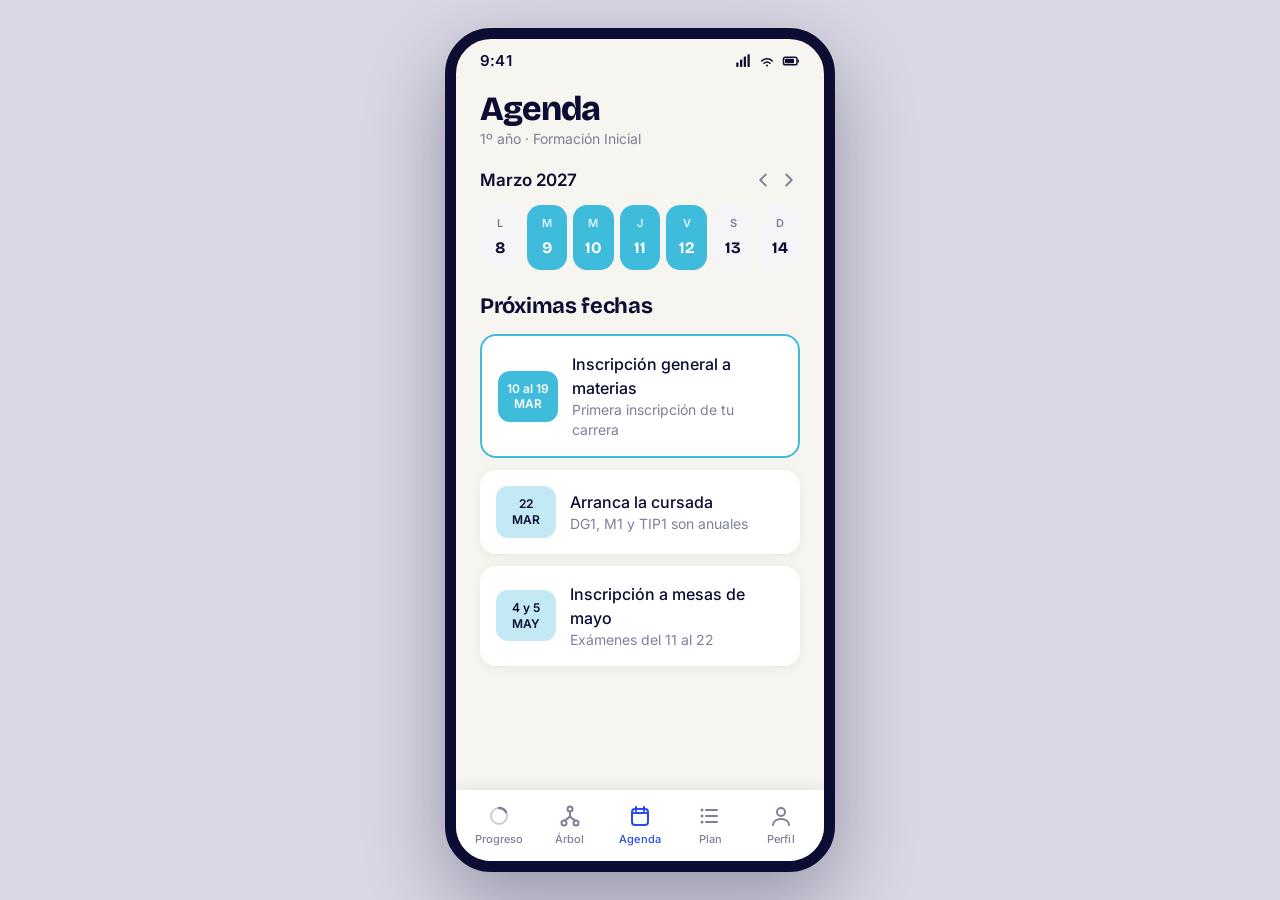
==== pages/agenda.html @ 4f0026eb "Mobile full-screen, checklist del título, posgrados seleccionables y festejo al recibirse - Media qu" ====
<!DOCTYPE html>
<html lang="es-AR">
<head>
  <meta charset="UTF-8">
  <meta name="viewport" content="width=device-width, initial-scale=1.0, viewport-fit=cover">
  <meta name="theme-color" content="#F7F5EF">
  <title>Agenda · UBA+</title>
  <meta name="description" content="Agenda académica 2026.">

  <link rel="preconnect" href="https://fonts.googleapis.com">
  <link rel="preconnect" href="https://fonts.gstatic.com" crossorigin>
  <link href="https://fonts.googleapis.com/css2?family=Bricolage+Grotesque:opsz,wght@12..96,600;12..96,700;12..96,800&family=Inter:wght@400;500;600&display=swap" rel="stylesheet">

  <link rel="stylesheet" href="../css/tokens.css?v=12">
  <link rel="stylesheet" href="../css/base.css?v=12">
  <link rel="stylesheet" href="../css/layout.css?v=12">
  <link rel="stylesheet" href="../css/components.css?v=12">
</head>
<body data-page="agenda" class="etapa-carrera">
  <div id="app"></div>

  <script src="../js/data.js?v=12"></script>
  <script src="../js/estado.js?v=12"></script>
  <script src="../js/ui.js?v=12"></script>
  <script src="../js/app.js?v=12"></script>
</body>
</html>
---- css/tokens.css ----
/* ============================================================
   tokens.css — Variables de diseño de la UBA App
   Paleta, tipografía, espaciado y radios (sección 4 del contexto)
   ============================================================ */

:root {
  /* ---- Marca ---- */
  --c-azul:   #2949F5;   /* color de la carrera */
  --c-navy:   #0B0D33;
  --c-crema:  #F7F5EF;
  --c-blanco: #FFFFFF;

  /* ---- Acentos ---- */
  --c-lima:     #D8F36A;  /* color del CBC y de "aprobada" */
  --c-naranja:  #FFB66D;  /* cursando */
  --c-lavanda:  #DCD4FF;
  --c-celeste:  #3FBCDC;  /* acento de 1º año */
  --c-violeta:  #6B4EF0;  /* acento de 2º año */
  --c-amarillo: #FFC53D;  /* acento de 3º año */
  --c-coral:    #F2593C;  /* acento de 4º año y desaprobada */
  --c-magenta:  #E8266F;  /* libre */

  /* ---- Pasteles ---- */
  --c-pastel-celeste:  #C2E9F4;
  --c-pastel-amarillo: #FFEFC2;
  --c-pastel-coral:    #FFD5C7;
  --c-pastel-rosa:     #FBD2E0;
  --c-pastel-lima:     #EEF8C6;
  --c-pastel-durazno:  #FFE2C6;

  /* ---- Neutros ---- */
  --c-n900: #0B0D33;
  --c-n800: #1E2148;
  --c-n700: #33365C;
  --c-n600: #4A4D6B;
  --c-n500: #7E8099;
  --c-n400: #A9AABD;
  --c-n300: #D9D7E3;
  --c-n200: #EDEDF2;
  --c-n100: #F5F5F8;

  /* ---- Acento de etapa/año (se reescribe por pantalla) ---- */
  --acento: var(--c-azul);
  --acento-suave: var(--c-lavanda);

  /* ---- Tipografía ---- */
  --font-display: "Bricolage Grotesque", system-ui, sans-serif;
  --font-texto:   "Inter", system-ui, sans-serif;

  /* ---- Espaciado y medidas ---- */
  --gutter: 24px;
  --sp-2: 2px;
  --sp-4: 4px;
  --sp-6: 6px;
  --sp-8: 8px;
  --sp-12: 12px;
  --sp-16: 16px;
  --sp-20: 20px;
  --sp-24: 24px;
  --sp-32: 32px;
  --sp-40: 40px;
  --sp-48: 48px;

  /* ---- Radios ---- */
  --r-chip:  999px;
  --r-boton: 14px;
  --r-fila:  18px;
  --r-card:  20px;
  --r-hero:  24px;

  /* ---- Áreas táctiles ---- */
  --tap-min: 48px;
  --alto-boton: 54px;

  /* ---- Sombras ---- */
  --sombra-card: 0 2px 12px rgba(11, 13, 51, 0.06);
  --sombra-flote: 0 6px 24px rgba(11, 13, 51, 0.12);
  --sombra-navbar: 0 -2px 16px rgba(11, 13, 51, 0.08);

  /* ---- Shell del dispositivo ---- */
  --ancho-app: 390px;
  --alto-app:  844px;
}

/* ------------------------------------------------------------
   Acentos de etapa — clases que se ponen en <body>
   El color de etapa dice DÓNDE estás en el recorrido.
   ------------------------------------------------------------ */
.etapa-cbc {
  --etapa: var(--c-lima);
  --etapa-texto: var(--c-navy);
  --acento: var(--c-lima);
  --acento-suave: var(--c-pastel-lima);
}
.etapa-carrera {
  --etapa: var(--c-azul);
  --etapa-texto: var(--c-blanco);
  --acento: var(--c-azul);
  --acento-suave: var(--c-lavanda);
  --acento-anio: var(--c-azul);       /* acento del año (se reescribe por .anio-N) */
}
.etapa-posgrado {
  --etapa: var(--c-violeta);
  --etapa-texto: var(--c-blanco);
  --acento: var(--c-violeta);
  --acento-suave: var(--c-lavanda);
  --acento-anio: var(--c-violeta);
}

/* Acentos por año de la carrera: el color de etapa sigue siendo azul,
   el año aporta su propio acento (--acento-anio) para elementos secundarios. */
.anio-1 { --acento-anio: var(--c-celeste);  --acento-suave: var(--c-pastel-celeste); }
.anio-2 { --acento-anio: var(--c-violeta);  --acento-suave: var(--c-lavanda); }
.anio-3 { --acento-anio: var(--c-amarillo); --acento-suave: var(--c-pastel-amarillo); }
.anio-4 { --acento-anio: var(--c-coral);    --acento-suave: var(--c-pastel-coral); }
---- css/base.css ----
/* ============================================================
   base.css — Reset, escala tipográfica y utilidades
   ============================================================ */

*,
*::before,
*::after {
  box-sizing: border-box;
  margin: 0;
  padding: 0;
}

html {
  -webkit-text-size-adjust: 100%;
  -webkit-font-smoothing: antialiased;
  text-rendering: optimizeLegibility;
}

body {
  font-family: var(--font-texto);
  color: var(--c-navy);
  background: var(--c-n300);
  line-height: 1.5;
}

img,
svg {
  display: block;
  max-width: 100%;
}

button {
  font: inherit;
  color: inherit;
  background: none;
  border: none;
  cursor: pointer;
}

a {
  color: inherit;
  text-decoration: none;
}

ul,
ol {
  list-style: none;
}

/* ------------------------------------------------------------
   Escala tipográfica (sección 4.1)
   ------------------------------------------------------------ */
.t-display-xl {
  font-family: var(--font-display);
  font-weight: 800;
  font-size: 40px;
  line-height: 1.04;
  letter-spacing: -1.2px;
}
.t-display-l {
  font-family: var(--font-display);
  font-weight: 800;
  font-size: 34px;
  line-height: 1.06;
  letter-spacing: -1px;
}
.t-h1 {
  font-family: var(--font-display);
  font-weight: 700;
  font-size: 28px;
  line-height: 1.12;
  letter-spacing: -0.6px;
}
.t-h2 {
  font-family: var(--font-display);
  font-weight: 700;
  font-size: 22px;
  line-height: 1.18;
  letter-spacing: -0.3px;
}
.t-h3 {
  font-family: var(--font-texto);
  font-weight: 600;
  font-size: 17px;
  line-height: 1.3;
}
.t-base {
  font-size: 16px;
  line-height: 1.5;
}
.t-base-fuerte {
  font-size: 16px;
  font-weight: 500;
  line-height: 1.5;
}
.t-chico {
  font-size: 14px;
  line-height: 1.45;
}
.t-etiqueta {
  font-size: 14px;
  font-weight: 500;
  line-height: 1.3;
}
.t-caption {
  font-size: 12px;
  font-weight: 500;
  line-height: 1.3;
  letter-spacing: 0.2px;
}

/* ------------------------------------------------------------
   Utilidades
   ------------------------------------------------------------ */
.sr-only {
  position: absolute;
  width: 1px;
  height: 1px;
  padding: 0;
  margin: -1px;
  overflow: hidden;
  clip: rect(0, 0, 0, 0);
  white-space: nowrap;
  border: 0;
}

.stack-4  { display: flex; flex-direction: column; gap: 4px; }
.stack-8  { display: flex; flex-direction: column; gap: 8px; }
.stack-12 { display: flex; flex-direction: column; gap: 12px; }
.stack-16 { display: flex; flex-direction: column; gap: 16px; }
.stack-24 { display: flex; flex-direction: column; gap: 24px; }

.row {
  display: flex;
  align-items: center;
  gap: 8px;
}
.row-between {
  display: flex;
  align-items: center;
  justify-content: space-between;
  gap: 8px;
}

.muted { color: var(--c-n500); }
.center { text-align: center; }

/* Foco visible en todo lo interactivo (accesibilidad) */
:focus-visible {
  outline: 3px solid var(--c-azul);
  outline-offset: 2px;
  border-radius: 6px;
}

/* Respetar la preferencia de menos movimiento */
@media (prefers-reduced-motion: reduce) {
  *,
  *::before,
  *::after {
    animation-duration: 0.001ms !important;
    animation-iteration-count: 1 !important;
    transition-duration: 0.001ms !important;
    scroll-behavior: auto !important;
  }
}
---- css/layout.css ----
/* ============================================================
   layout.css — Shell de pantalla, status bar, navbar, scroll
   ============================================================ */

/* ------------------------------------------------------------
   Fondo del "escritorio": centra el teléfono en pantallas grandes.
   En mobile, el .app ocupa todo el viewport.
   ------------------------------------------------------------ */
/* La app se ve SIEMPRE como un mockup de celular, centrado en un fondo. */
/* overflow:hidden también en html: garantiza que el viewport nunca tenga
   barra de scroll (que al aparecer/desaparecer recentraba el teléfono). */
html { height: 100%; overflow: hidden; }

/* ------------------------------------------------------------
   Transición de entrada de cada pantalla.
   Como cada pantalla es una página aparte (recarga completa), el mockup
   hace un fundido de entrada suave al montarse. Es sólo opacidad —sin
   desplazamiento— para que no se perciba ningún "salto" al cambiar de
   página. Se desactiva con prefers-reduced-motion.
   ------------------------------------------------------------ */
@keyframes pantalla-entra {
  from { opacity: 0; }
  to   { opacity: 1; }
}
body {
  display: flex;
  justify-content: center;
  align-items: center;
  height: 100vh;
  height: 100dvh;
  /* El mockup siempre entra en pantalla: nada scrollea a nivel body.
     (Así no aparece/desaparece la barra de scroll entre pantallas, que
     recentraba el teléfono y hacía el "temblequeo" al cambiar de página.) */
  overflow: hidden;
  padding: 20px;
  background: var(--c-n300);
}

/* El wrapper de montaje nunca excede el viewport */
#app {
  display: flex;
  justify-content: center;
  align-items: center;
  width: 100%;
  max-width: 100%;
  min-width: 0;
}

.app {
  position: relative;
  flex: 0 0 auto;
  width: var(--ancho-app);
  height: var(--alto-app);
  /* Reserva el padding real del body (20px por lado = 40px) para que el
     conjunto nunca exceda el viewport y no fuerce scroll/recentrado. */
  max-width: calc(100vw - 40px);
  max-height: calc(100dvh - 40px);
  display: flex;
  flex-direction: column;
  min-width: 0;
  background: var(--c-crema);
  border: 11px solid var(--c-navy);
  border-radius: 46px;
  box-shadow: 0 30px 80px rgba(11, 13, 51, 0.32);
  overflow: hidden;
  animation: pantalla-entra 0.2s ease both;
}
@media (prefers-reduced-motion: reduce) {
  .app { animation: none; }
}

/* ------------------------------------------------------------
   Status bar (hora + iconos del sistema)
   ------------------------------------------------------------ */
.status-bar {
  flex: 0 0 auto;
  display: flex;
  align-items: center;
  justify-content: space-between;
  height: 44px;
  padding: 0 var(--gutter);
  font-size: 15px;
  font-weight: 600;
  color: var(--c-navy);
  background: transparent;
}
.status-bar .hora { letter-spacing: 0.2px; }
.status-bar .iconos { display: flex; align-items: center; gap: 6px; }
.status-bar svg { width: 18px; height: 18px; }

/* El acento de etapa tiñe la status bar cuando el header es de color */
.app[data-header="color"] .status-bar { color: var(--etapa-texto, var(--c-navy)); }

/* ------------------------------------------------------------
   Header de pantalla (flecha atrás + título)
   ------------------------------------------------------------ */
.app-header {
  flex: 0 0 auto;
  display: flex;
  align-items: center;
  gap: 8px;
  padding: 4px var(--gutter) 12px;
  min-height: 48px;
}
.app-header .btn-atras {
  display: grid;
  place-items: center;
  width: 44px;
  height: 44px;
  margin-left: -10px;
  border-radius: 50%;
  color: var(--c-navy);
}
.app-header .btn-atras:active { background: rgba(11, 13, 51, 0.06); }
.app-header .btn-atras svg { width: 24px; height: 24px; }
.app-header .titulo-header {
  font-family: var(--font-texto);
  font-weight: 600;
  font-size: 17px;
}
.app-header .accion-header { margin-left: auto; }

/* Header de dashboard: saludo grande + campana */
.app-header.header-dash {
  align-items: flex-start;
  padding-top: 8px;
  padding-bottom: 16px;
}
.header-dash .dash-titulos { flex: 1 1 auto; min-width: 0; }
.header-dash .dash-sub { margin-top: 4px; }
.header-dash .btn-campana {
  position: relative;
  flex: 0 0 auto;
  display: grid;
  place-items: center;
  width: 44px;
  height: 44px;
  border-radius: 50%;
  background: var(--c-blanco);
  color: var(--c-navy);
  box-shadow: var(--sombra-card);
}
.header-dash .btn-campana svg { width: 22px; height: 22px; }
.header-dash .punto-noti {
  position: absolute;
  top: 10px;
  right: 11px;
  width: 7px;
  height: 7px;
  border-radius: 50%;
  background: var(--c-coral);
}

/* ------------------------------------------------------------
   Main — SIEMPRE scrollea (regla 4)
   ------------------------------------------------------------ */
.app-main {
  flex: 1 1 auto;
  min-width: 0;
  overflow-y: auto;
  overflow-x: hidden;
  -webkit-overflow-scrolling: touch;
  padding: 0 var(--gutter) var(--gutter);
  scrollbar-width: thin;
}
.app-main::-webkit-scrollbar { width: 0; }

/* ------------------------------------------------------------
   Barra de CTA al pie — en el flujo, siempre por encima del navbar.
   Es la única franja que se fija (regla 3 de mobile first).
   ------------------------------------------------------------ */
.cta-bar {
  flex: 0 0 auto;
  padding: 14px var(--gutter);
  background: var(--c-crema);
  box-shadow: 0 -8px 20px -12px rgba(11, 13, 51, 0.18);
  z-index: 5;
}
/* Sin navbar (onboarding/celebración), respeta el safe-area inferior */
.app[data-nav="false"] .cta-bar {
  padding-bottom: calc(14px + env(safe-area-inset-bottom, 0px));
}

/* ------------------------------------------------------------
   Navbar — NUNCA desaparece (regla 1), salvo onboarding/celebración
   ------------------------------------------------------------ */
.navbar {
  flex: 0 0 auto;
  display: flex;
  align-items: stretch;
  justify-content: space-around;
  padding: 8px 8px calc(8px + env(safe-area-inset-bottom, 0px));
  background: var(--c-blanco);
  box-shadow: var(--sombra-navbar);
  z-index: 6;
}
.navbar .nav-item {
  flex: 1 1 0;
  display: flex;
  flex-direction: column;
  align-items: center;
  justify-content: center;
  gap: 3px;
  min-height: var(--tap-min);
  padding: 6px 2px;
  border-radius: 12px;
  color: var(--c-n500);
}
.navbar .nav-item svg { width: 24px; height: 24px; }
.navbar .nav-item span {
  font-size: 11px;
  font-weight: 500;
  letter-spacing: 0.1px;
}
.navbar .nav-item[aria-current="page"] {
  color: var(--nav-activo, var(--c-navy));
}
.navbar .nav-item[aria-current="page"] svg {
  stroke-width: 2.4;
}
/* Color del tab activo por etapa (el navbar es blanco siempre) */
.etapa-cbc      { --nav-activo: var(--c-navy); }
.etapa-carrera  { --nav-activo: var(--c-azul); }
.etapa-posgrado { --nav-activo: var(--c-violeta); }

/* Las pantallas sin navbar (onboarding y celebración) lo ocultan */
.app[data-nav="false"] .navbar { display: none; }

/* ------------------------------------------------------------
   Hero de etapa (bloque de color arriba del dashboard)
   ------------------------------------------------------------ */
.hero-etapa {
  position: relative;
  margin: 0 0 20px;
  padding: 24px;
  border-radius: var(--r-hero);
  background: var(--acento);
  color: var(--c-navy);
  overflow: hidden;
}
.etapa-carrera .hero-etapa,
.etapa-posgrado .hero-etapa { color: var(--c-blanco); }

/* ------------------------------------------------------------
   Mobile real (dispositivo físico): el prototipo ocupa toda la
   pantalla, SIN el mockup del celular. El marco, el radio y la
   sombra del teléfono quedan sólo para desktop y pantallas medianas
   (MacBook, tablet, etc.).
   Umbral 480px: cubre todos los teléfonos y deja fuera las tablets
   (que arrancan en 768px) y el desktop.
   ------------------------------------------------------------ */
@media (max-width: 480px) {
  body { padding: 0; background: var(--c-crema); }
  .app {
    width: 100vw;
    height: 100vh;
    height: 100dvh;
    max-width: 100vw;
    max-height: 100dvh;
    border: 0;
    border-radius: 0;
    box-shadow: none;
  }
  /* El teléfono ya trae su propia barra de estado (hora, señal,
     batería): ocultamos la falsa y respetamos el notch con safe-area. */
  .status-bar { display: none; }
  .app-header { padding-top: calc(4px + env(safe-area-inset-top, 0px)); }
  .app-header.header-dash { padding-top: calc(8px + env(safe-area-inset-top, 0px)); }
  /* Pantallas a sangre completa (onboarding, hito): bajan el contenido
     para no quedar debajo del notch. */
  .app[data-nav="false"] .hito-contenido,
  .app[data-nav="false"] .app-main { padding-top: env(safe-area-inset-top, 0px); }
}
---- css/components.css ----
/* ============================================================
   components.css — Botones, chips, cards, filas, barras, árbol, agenda
   Regla de color: color de ETAPA ≠ color de ESTADO (sección 4.3)
   ============================================================ */

/* ============================================================
   1. FILA DE MATERIA  (el componente más repetido)
   ============================================================ */
.fila-materia {
  display: flex;
  align-items: center;
  gap: 14px;
  width: 100%;
  padding: 16px;
  border-radius: var(--r-fila);
  background: var(--c-blanco);
  color: var(--c-navy);
  text-align: left;
  box-shadow: var(--sombra-card);
  transition: transform 0.1s ease;
  transform: translateZ(0);
  backface-visibility: hidden;
}
.fila-materia:active { transform: scale(0.985) translateZ(0); }

.fila-materia .glifo {
  flex: 0 0 auto;
  display: grid;
  place-items: center;
  width: 44px;
  height: 44px;
  border-radius: 12px;
  background: var(--c-n200);
  color: var(--c-n600);
}
.fila-materia .glifo svg { width: 20px; height: 20px; }
.fila-materia .info {
  flex: 1 1 auto;
  min-width: 0;
  display: flex;
  flex-direction: column;
  gap: 6px;
}
.fila-materia .nombre {
  font-weight: 600;
  font-size: 16px;
  line-height: 1.25;
}
.fila-materia .metarow {
  display: flex;
  align-items: center;
  gap: 8px;
  flex-wrap: wrap;
}
.fila-materia .meta {
  font-size: 13px;
  color: var(--c-n500);
}
.fila-materia .chevron { flex: 0 0 auto; color: var(--c-n400); }
.fila-materia .chevron svg { width: 20px; height: 20px; }

/* Materia atenuada (no es de la muestra o está bloqueada) */
.fila-materia.atenuada {
  opacity: 0.55;
  box-shadow: none;
  background: var(--c-n100);
  pointer-events: none;
}
.fila-materia.bloqueada { box-shadow: none; background: var(--c-n100); }

/* Pintado del glifo según estado — el color de estado va en el cuadrado + chip */
.fila-materia[data-estado="inscripta"]  .glifo { background: var(--c-pastel-celeste); color: var(--c-navy); }
.fila-materia[data-estado="cursando"]   .glifo { background: var(--c-naranja);        color: var(--c-navy); }
.fila-materia[data-estado="aprobada"]    .glifo { background: var(--c-lima);           color: var(--c-navy); }
.fila-materia[data-estado="desaprobada"] .glifo { background: var(--c-pastel-coral);   color: var(--c-coral); }
.fila-materia[data-estado="libre"]       .glifo { background: var(--c-pastel-rosa);    color: var(--c-magenta); }

.fila-materia[data-estado="aprobada"] {
  background: var(--c-pastel-lima);
}

/* Glifo coloreado también cuando sólo el glifo lleva el estado (seminarios) */
.glifo[data-estado="aprobada"]    { background: var(--c-lima);         color: var(--c-navy); }
.glifo[data-estado="cursando"]    { background: var(--c-naranja);      color: var(--c-navy); }
.glifo[data-estado="inscripta"]   { background: var(--c-pastel-celeste); color: var(--c-navy); }
.glifo[data-estado="desaprobada"] { background: var(--c-pastel-coral); color: var(--c-coral); }

/* ============================================================
   2. CHIPS DE ESTADO Y ETIQUETAS
   ============================================================ */
.chip {
  display: inline-flex;
  align-items: center;
  gap: 5px;
  padding: 5px 11px;
  border-radius: var(--r-chip);
  font-size: 12px;
  font-weight: 600;
  letter-spacing: 0.2px;
  white-space: nowrap;
}
.chip svg { width: 13px; height: 13px; }

.chip-no-inscripta { background: var(--c-n200);          color: var(--c-n600); }
.chip-inscripta    { background: var(--c-pastel-celeste); color: var(--c-navy); }
.chip-cursando     { background: var(--c-naranja);        color: var(--c-navy); }
.chip-aprobada     { background: var(--c-lima);           color: var(--c-navy); }
.chip-desaprobada  { background: var(--c-pastel-coral);   color: var(--c-coral); }
.chip-libre        { background: var(--c-pastel-rosa);    color: var(--c-magenta); }

.chip-dato { background: var(--c-pastel-lima); color: var(--c-navy); }
.chips-row {
  display: flex;
  flex-wrap: wrap;
  gap: 8px;
  margin: 12px 0 20px;
}
.chip-pronto {
  background: rgba(11, 13, 51, 0.08);
  color: var(--c-n600);
  text-transform: uppercase;
  font-size: 11px;
}
.chip-info {
  background: var(--c-lavanda);
  color: var(--c-violeta);
  border: 1.5px solid var(--c-violeta);
}

/* ============================================================
   3. BOTONES
   ============================================================ */
.btn {
  display: inline-flex;
  align-items: center;
  justify-content: center;
  gap: 8px;
  width: 100%;
  min-height: var(--alto-boton);
  padding: 0 20px;
  border-radius: var(--r-boton);
  font-family: var(--font-texto);
  font-weight: 600;
  font-size: 16px;
  line-height: 1.2;
  transition: transform 0.1s ease, opacity 0.12s ease, background 0.12s ease;
  /* Capa de composición propia: al escalar en :active el texto no se
     rerasteriza por frame, así se evita el temblequeo del botón. */
  transform: translateZ(0);
  backface-visibility: hidden;
}
.btn:active { transform: scale(0.98) translateZ(0); }
.btn svg { width: 20px; height: 20px; }

.btn-primario {
  background: var(--c-navy);
  color: var(--c-blanco);
}
.btn-etapa {
  background: var(--acento);
  color: var(--c-navy);
}
.etapa-carrera .btn-etapa,
.etapa-posgrado .btn-etapa { color: var(--c-blanco); }

.btn-secundario {
  background: var(--c-blanco);
  color: var(--c-navy);
  border: 1.5px solid var(--c-n300);
}
.btn-fantasma {
  background: transparent;
  color: var(--c-navy);
}
.btn-peligro {
  background: var(--c-pastel-coral);
  color: var(--c-coral);
}
.btn-naranja {
  background: var(--c-naranja);
  color: var(--c-navy);
}

/* Botón desactivado (inscripción paso 2) */
.btn:disabled,
.btn[aria-disabled="true"] {
  background: var(--c-n300);
  color: var(--c-n500);
  cursor: not-allowed;
  transform: none;
}

.btn-chico {
  width: auto;
  min-height: 40px;
  padding: 0 16px;
  font-size: 14px;
  border-radius: 12px;
}

/* ============================================================
   4. CARDS
   ============================================================ */
.card {
  padding: 20px;
  border-radius: var(--r-card);
  background: var(--c-blanco);
  box-shadow: var(--sombra-card);
}
.card-plana {
  padding: 20px;
  border-radius: var(--r-card);
  background: var(--c-blanco);
}
.card-oscura {
  padding: 20px;
  border-radius: var(--r-card);
  background: var(--c-navy);
  color: var(--c-blanco);
}
.card-acento {
  padding: 20px;
  border-radius: var(--r-card);
  background: var(--acento-suave);
  color: var(--c-navy);
}
.card-celeste { background: var(--c-pastel-celeste); color: var(--c-navy); }
.card-lima    { background: var(--c-pastel-lima);    color: var(--c-navy); }

/* Card-botón para abrir la selección de comisión/cátedra */
.selector-card {
  display: flex;
  align-items: center;
  gap: 14px;
  width: 100%;
  margin-top: 16px;
  padding: 16px;
  border-radius: var(--r-fila);
  background: var(--c-blanco);
  border: 2px solid var(--c-navy);
  text-align: left;
}
.selector-card .sel-icono {
  flex: 0 0 auto;
  display: grid;
  place-items: center;
  width: 44px;
  height: 44px;
  border-radius: 12px;
  background: var(--c-lima);
  color: var(--c-navy);
}
.selector-card .sel-icono svg { width: 22px; height: 22px; }
.selector-card .info { flex: 1 1 auto; min-width: 0; display: flex; flex-direction: column; gap: 2px; }
.selector-card .chevron { flex: 0 0 auto; color: var(--c-n400); }
.selector-card .chevron svg { width: 20px; height: 20px; }

/* Card de etapa del hub de recorrido */
.etapa-card {
  display: block;
  padding: 18px;
  border-radius: var(--r-card);
  background: var(--c-blanco);
}
.etapa-card.abierta { border: 2px solid var(--c-navy); }
.etapa-card.cerrada { background: var(--c-n100); }
.etapa-top { display: flex; align-items: center; gap: 14px; }
.etapa-num {
  flex: 0 0 auto;
  display: grid;
  place-items: center;
  width: 48px;
  height: 48px;
  border-radius: 14px;
  font-family: var(--font-display);
  font-weight: 800;
  font-size: 20px;
  color: var(--c-navy);
}
.etapa-num.bloq { background: var(--c-n200); color: var(--c-n400); }
.etapa-num.bloq svg { width: 22px; height: 22px; }
.etapa-card.cerrada .etapa-info { color: var(--c-n400); }
.etapa-card.cerrada .etapa-info .muted { color: var(--c-n400); }
.etapa-info { flex: 1 1 auto; min-width: 0; }
.etapa-info .t-h3 { margin-bottom: 2px; }
.etapa-estado { margin-top: 14px; padding-left: 62px; }
.etapa-bloqueo { font-size: 13px; color: var(--c-n500); }
.callout-lavanda { background: var(--c-lavanda); color: var(--c-navy); }

/* Card con borde punteado: datos NO confirmados (sección 8) */
.card-pendiente {
  padding: 18px;
  border-radius: var(--r-card);
  background: transparent;
  border: 2px dashed var(--c-n400);
  color: var(--c-n600);
}
.card-pendiente .encabezado {
  display: flex;
  align-items: center;
  gap: 6px;
  font-weight: 600;
  color: var(--c-n700);
  margin-bottom: 6px;
}
.card-pendiente svg { width: 18px; height: 18px; }

/* ============================================================
   5. ANILLO Y BARRA DE PROGRESO
   ============================================================ */
.anillo {
  position: relative;
  width: 112px;
  height: 112px;
  flex: 0 0 auto;
}
.anillo svg { width: 100%; height: 100%; transform: rotate(-90deg); }
.anillo .pista { fill: none; stroke: rgba(11, 13, 51, 0.12); stroke-width: 10; }
.anillo .avance {
  fill: none;
  stroke: var(--c-navy);
  stroke-width: 10;
  stroke-linecap: round;
  transition: stroke-dashoffset 0.6s cubic-bezier(0.3, 0.8, 0.3, 1);
}
.etapa-carrera .anillo .avance { stroke: var(--c-blanco); }
.anillo .centro {
  position: absolute;
  inset: 0;
  display: flex;
  flex-direction: column;
  align-items: center;
  justify-content: center;
  line-height: 1;
}
.anillo .centro .grande {
  font-family: var(--font-display);
  font-weight: 800;
  font-size: 26px;
}
.anillo .centro .chico { font-size: 11px; font-weight: 600; opacity: 0.7; }

/* Anillo de arco para el hero de la carrera */
.anillo-arco { flex: 0 0 auto; width: 92px; height: 92px; }
.anillo-arco svg { width: 100%; height: 100%; }
.hero-row { display: flex; align-items: center; gap: 20px; }
.hero-texto { display: flex; flex-direction: column; gap: 2px; line-height: 1.05; }
.hero-divisor { border: 0; height: 1px; background: rgba(255, 255, 255, 0.25); margin: 18px 0 14px; }

/* Selector de años (pills) */
.selector-anios {
  display: flex;
  gap: 10px;
  margin-bottom: 4px;
}
.pill-anio {
  flex: 1 1 0;
  display: flex;
  align-items: center;
  justify-content: center;
  gap: 5px;
  min-height: 56px;
  border-radius: 16px;
  background: var(--c-blanco);
  color: var(--c-navy);
  box-shadow: var(--sombra-card);
}
.pill-anio .pill-num { font-family: var(--font-display); font-weight: 700; font-size: 16px; }
.pill-anio.activo {
  background: var(--c-navy);
  color: var(--c-blanco);
}
.pill-anio.activo .pill-dot {
  width: 8px; height: 8px; border-radius: 50%;
  background: var(--acento-anio);
}
.pill-anio.bloqueado {
  background: var(--c-n200);
  color: var(--c-n400);
  box-shadow: none;
}
.pill-anio.bloqueado svg { width: 16px; height: 16px; }

.barra {
  height: 14px;
  border-radius: 999px;
  background: var(--c-blanco);
  overflow: hidden;
}
.barra .relleno {
  height: 100%;
  border-radius: 999px;
  background: var(--c-navy);
  transition: width 0.6s cubic-bezier(0.3, 0.8, 0.3, 1);
}

/* ============================================================
   6. FILAS SELECCIONABLES (comisión / cátedra) — inscripción
   ============================================================ */
.fila-opcion {
  display: flex;
  align-items: center;
  gap: 14px;
  width: 100%;
  padding: 16px;
  border-radius: var(--r-fila);
  background: var(--c-blanco);
  border: 2px solid transparent;
  text-align: left;
  transition: border-color 0.12s ease, opacity 0.12s ease;
}
.fila-opcion .info { flex: 1 1 auto; min-width: 0; display: flex; flex-direction: column; gap: 2px; }
.fila-opcion .titulo { display: block; font-weight: 600; font-size: 16px; line-height: 1.25; }
.fila-opcion .sub { display: block; font-size: 13px; color: var(--c-n500); }
.fila-opcion .btn-info-catedra {
  flex: 0 0 auto;
  display: grid;
  place-items: center;
  width: 36px;
  height: 36px;
  border-radius: 50%;
  background: var(--c-n100);
  color: var(--c-n500);
}
.fila-opcion .btn-info-catedra:active { background: var(--c-n200); }
.fila-opcion .btn-info-catedra svg { width: 20px; height: 20px; }
.fila-opcion .radio {
  flex: 0 0 auto;
  display: grid;
  place-items: center;
  width: 26px;
  height: 26px;
  border-radius: 50%;
  border: 2px solid var(--c-n300);
  color: transparent;
}
.fila-opcion .radio svg { width: 16px; height: 16px; }

/* Seleccionada: borde de acento + check; las demás se atenúan */
.fila-opcion[aria-pressed="true"] {
  border-color: var(--c-navy);
  background: var(--c-blanco);
}
.fila-opcion[aria-pressed="true"] .radio {
  border-color: var(--c-navy);
  background: var(--c-navy);
  color: var(--c-blanco);
}
/* Cuando hay una elegida, el grupo marca a las no elegidas */
.grupo-opciones.con-eleccion .fila-opcion:not([aria-pressed="true"]) {
  opacity: 0.5;
}

/* ============================================================
   7. ÁRBOL DE CORRELATIVIDADES
   ============================================================ */
.arbol {
  display: flex;
  flex-direction: column;
  gap: 24px;
  min-width: 0;
}
.arbol-nivel {
  position: relative;
  min-width: 0;
  /* grid con minmax(0,1fr): la fila interna scrollea en vez de empujar el ancho */
  display: grid;
  grid-template-columns: minmax(0, 1fr);
}
.arbol-nivel .etiqueta-nivel {
  font-size: 12px;
  font-weight: 600;
  letter-spacing: 0.4px;
  text-transform: uppercase;
  color: var(--c-n500);
  margin-bottom: 10px;
}
.arbol-fila {
  display: flex;
  gap: 10px;
  overflow-x: auto;
  padding-bottom: 4px;
  scrollbar-width: none;
}
.arbol-fila::-webkit-scrollbar { display: none; }
.nodo {
  flex: 0 0 auto;
  width: 140px;
  padding: 14px;
  border-radius: 16px;
  background: var(--c-blanco);
  box-shadow: var(--sombra-card);
  border: 2px solid transparent;
}
.nodo .n-codigo {
  font-family: var(--font-display);
  font-weight: 700;
  font-size: 14px;
}
.nodo .n-nombre { font-size: 13px; color: var(--c-n600); margin-top: 4px; line-height: 1.3; }
.nodo .chip { margin-top: 8px; }
.nodo[data-estado="aprobada"]  { background: var(--c-pastel-lima); }
.nodo[data-estado="cursando"]  { background: var(--c-pastel-durazno); }
.nodo[data-estado="bloqueada"] { opacity: 0.5; }
.nodo[data-estado="habilitada"] { border-color: var(--acento); }

/* ============================================================
   7b. ÁRBOL — grid por año con conectores (rediseño)
   ============================================================ */
.selector-anios.arbol-selector { overflow-x: auto; scrollbar-width: none; margin-bottom: 16px; }
.selector-anios.arbol-selector::-webkit-scrollbar { display: none; }
.pill-anio-arbol {
  flex: 0 0 auto;
  min-height: 44px;
  border-radius: 999px;
  padding: 0 18px;
  gap: 6px;
}
.pill-anio-arbol.cerrado { background: var(--c-pastel-lima); color: var(--c-navy); }

.arbol-panel {
  padding: 24px 18px;
  border-radius: var(--r-card);
  background: var(--c-n100);
}
.arbol-grid {
  display: grid;
  grid-template-columns: repeat(3, 1fr);
  column-gap: 10px;
  row-gap: 30px;
}
.arbol-celda {
  position: relative;
  display: flex;
  align-items: center;
  justify-content: center;
  text-decoration: none;
}
.arbol-nodo {
  position: relative;
  z-index: 1;
  display: grid;
  place-items: center;
  width: 100%;
  min-height: 52px;
  padding: 0 6px;
  border-radius: 14px;
  font-family: var(--font-display);
  font-weight: 700;
  font-size: 15px;
  color: var(--c-navy);
  text-align: center;
}
.arbol-nodo[data-estado="aprobada"]   { background: var(--c-lima); }
.arbol-nodo[data-estado="cursando"]   { background: var(--c-naranja); }
.arbol-nodo[data-estado="habilitada"] { background: var(--c-blanco); border: 2px solid var(--acento-anio); }
.arbol-nodo[data-estado="bloqueada"]  { background: var(--c-n100); color: var(--c-n400); border: 2px dashed var(--c-n300); }
/* Conector vertical hacia el nodo de abajo */
.arbol-nodo[data-conecta="1"]::after {
  content: "";
  position: absolute;
  left: 50%;
  bottom: -30px;
  transform: translateX(-50%);
  width: 2px;
  height: 30px;
  background: var(--c-n300);
  z-index: -1;
}

.arbol-leyenda {
  display: flex;
  gap: 18px;
  justify-content: center;
  margin: 16px 0;
  font-size: 13px;
  color: var(--c-n600);
}
.arbol-leyenda span { display: inline-flex; align-items: center; gap: 6px; }
.punto-leyenda { width: 14px; height: 14px; border-radius: 5px; }
.punto-leyenda.ap { background: var(--c-lima); }
.punto-leyenda.ha { background: var(--c-blanco); border: 2px solid var(--acento-anio); }
.punto-leyenda.bl { background: var(--c-n100); border: 2px dashed var(--c-n300); }

.callout-anio { background: var(--acento-suave); color: var(--c-navy); }

/* ============================================================
   7c. PLAN — categorías con barra (rediseño)
   ============================================================ */
.plan-cat {
  padding: 16px 18px;
  border-radius: 16px;
  background: var(--c-blanco);
  box-shadow: var(--sombra-card);
}
.plan-cat-top {
  display: flex;
  align-items: baseline;
  justify-content: space-between;
  gap: 12px;
  margin-bottom: 10px;
}
.plan-cat .barra { background: var(--c-n200); height: 8px; }
.plan-cat .barra .relleno { background: var(--c-azul); }

/* ============================================================
   8. AGENDA
   ============================================================ */
/* Cabecera de sección (título grande + subtítulo) */
.app-header.cabecera-seccion {
  flex-direction: column;
  align-items: flex-start;
  gap: 0;
  padding-top: 8px;
  padding-bottom: 12px;
}
.agenda-mes {
  display: flex;
  align-items: center;
  justify-content: space-between;
  margin: 8px 0 14px;
}
.agenda-flechas { display: flex; gap: 4px; color: var(--c-n500); }
.agenda-flechas svg { width: 22px; height: 22px; }
.semana { display: grid; grid-template-columns: repeat(7, 1fr); gap: 6px; }
.dia-sem {
  display: flex;
  flex-direction: column;
  align-items: center;
  gap: 4px;
  padding: 10px 0;
  border-radius: 14px;
  background: var(--c-n100);
}
.dia-sem .dia-letra { font-size: 11px; font-weight: 600; color: var(--c-n500); }
.dia-sem .dia-num { font-family: var(--font-display); font-weight: 700; font-size: 16px; }
.dia-sem.on { background: var(--acento-anio); color: var(--c-blanco); }
.dia-sem.on .dia-letra { color: rgba(255, 255, 255, 0.85); }
/* 3º año (amarillo): texto navy para contraste */
.anio-3 .dia-sem.on,
.anio-3 .dia-sem.on .dia-letra { color: var(--c-navy); }

.evento {
  display: flex;
  gap: 14px;
  align-items: center;
  padding: 16px;
  border-radius: 16px;
  background: var(--c-blanco);
  box-shadow: var(--sombra-card);
}
.evento.destacado { border: 2px solid var(--acento-anio); box-shadow: none; }
.evento-fecha {
  flex: 0 0 auto;
  width: 60px;
  text-align: center;
  padding: 10px 6px;
  border-radius: 12px;
  background: var(--acento-suave);
  color: var(--c-navy);
  font-size: 12px;
  font-weight: 600;
  line-height: 1.3;
}
.evento.destacado .evento-fecha { background: var(--acento-anio); color: var(--c-blanco); }
.anio-3 .evento.destacado .evento-fecha { color: var(--c-navy); }
.evento-info { flex: 1 1 auto; min-width: 0; }

/* ============================================================
   8b. AGENDA (legacy)
   ============================================================ */
.agenda-dia {
  display: flex;
  gap: 14px;
  padding: 2px 0;
}
.agenda-dia .fecha {
  flex: 0 0 56px;
  text-align: center;
}
.agenda-dia .fecha .dia {
  font-family: var(--font-display);
  font-weight: 800;
  font-size: 22px;
  line-height: 1;
}
.agenda-dia .fecha .mes {
  font-size: 11px;
  font-weight: 600;
  text-transform: uppercase;
  color: var(--c-n500);
}
.agenda-evento {
  flex: 1 1 auto;
  padding: 14px 16px;
  border-radius: 16px;
  background: var(--c-blanco);
  box-shadow: var(--sombra-card);
  border-left: 4px solid var(--acento);
  margin-bottom: 12px;
}
.agenda-evento .cuando { font-size: 13px; color: var(--c-n500); margin-top: 2px; }
.agenda-evento.tipo-inscripcion { border-left-color: var(--c-celeste); }
.agenda-evento.tipo-parcial     { border-left-color: var(--c-naranja); }
.agenda-evento.tipo-final       { border-left-color: var(--c-coral); }
.agenda-evento.tipo-inicio      { border-left-color: var(--c-lima); }

/* ============================================================
   9. PERFIL — avatar con iniciales
   ============================================================ */
.avatar {
  display: grid;
  place-items: center;
  width: 72px;
  height: 72px;
  border-radius: 50%;
  background: var(--acento);
  color: var(--c-navy);
  font-family: var(--font-display);
  font-weight: 800;
  font-size: 26px;
}
.etapa-carrera .avatar,
.etapa-posgrado .avatar { color: var(--c-blanco); }
.avatar-chico {
  width: 40px; height: 40px; font-size: 15px;
}

/* ============================================================
   10. SECCIONES Y ENCABEZADOS DE LISTA
   ============================================================ */
.seccion-titulo {
  display: flex;
  align-items: baseline;
  justify-content: space-between;
  margin: 24px 0 12px;
}
.seccion-titulo h2 { font-family: var(--font-display); font-weight: 700; font-size: 20px; }
.seccion-titulo .conteo { font-size: 13px; color: var(--c-n500); font-weight: 600; }

.lista-materias {
  display: flex;
  flex-direction: column;
  gap: 10px;
}

/* Divisor */
.divisor { height: 1px; background: var(--c-n200); margin: 16px 0; border: 0; }

/* Dato (clave/valor) */
.dato { display: flex; justify-content: space-between; gap: 16px; padding: 10px 0; }
.dato + .dato { border-top: 1px solid var(--c-n200); }
.dato .k { color: var(--c-n500); font-size: 14px; }
.dato .v { font-weight: 600; font-size: 14px; text-align: right; }

/* ============================================================
   11. BANDA DE AVISO / CALLOUT
   ============================================================ */
.callout {
  display: flex;
  gap: 12px;
  padding: 16px;
  border-radius: 16px;
  background: var(--acento-suave);
  color: var(--c-navy);
}
.callout svg { flex: 0 0 auto; width: 22px; height: 22px; margin-top: 1px; }
.callout .texto { font-size: 14px; line-height: 1.45; }
.callout .texto strong { font-weight: 600; }
.callout-celeste { background: var(--c-pastel-celeste); color: var(--c-navy); }
.callout-celeste svg { color: var(--c-celeste); }
.callout-lima { background: var(--c-pastel-lima); color: var(--c-navy); }
.callout-rosa { background: var(--c-pastel-rosa); color: var(--c-navy); }

/* ============================================================
   12. HOJA INFERIOR (bottom sheet) — A7b, info de facultad
   ============================================================ */
.hoja-overlay {
  position: absolute;
  inset: 0;
  background: rgba(11, 13, 51, 0.4);
  display: flex;
  align-items: flex-end;
  z-index: 20;
  opacity: 0;
  pointer-events: none;
  transition: opacity 0.2s ease;
}
.hoja-overlay.abierta { opacity: 1; pointer-events: auto; }
.hoja {
  width: 100%;
  max-height: 85%;
  overflow-y: auto;
  padding: 10px var(--gutter) calc(var(--gutter) + env(safe-area-inset-bottom, 0px));
  background: var(--c-crema);
  border-radius: 24px 24px 0 0;
  transform: translateY(100%);
  transition: transform 0.26s cubic-bezier(0.3, 0.8, 0.3, 1);
}
.hoja-overlay.abierta .hoja { transform: translateY(0); }
.hoja .asa {
  width: 40px;
  height: 4px;
  border-radius: 999px;
  background: var(--c-n300);
  margin: 6px auto 16px;
}

/* Item de notificación (hoja de la campana) */
.noti-item {
  display: flex;
  gap: 14px;
  align-items: flex-start;
  padding: 16px;
  border-radius: 16px;
  background: var(--c-pastel-lima);
  color: var(--c-navy);
}
.noti-item .noti-ic {
  flex: 0 0 auto;
  display: grid;
  place-items: center;
  width: 40px;
  height: 40px;
  border-radius: 50%;
  background: var(--c-blanco);
  color: var(--c-navy);
}
.noti-item .noti-ic svg { width: 22px; height: 22px; }
.noti-item .info { flex: 1 1 auto; min-width: 0; }

/* Ícono circular para el pop-up de correlatividad (materia habilitada) */
.popup-icono {
  width: 56px;
  height: 56px;
  border-radius: 50%;
  display: grid;
  place-items: center;
  background: var(--c-lima);
  color: var(--c-navy);
  margin-bottom: 14px;
}
.popup-icono svg { width: 28px; height: 28px; }

/* ============================================================
   13b. ONBOARDING
   ============================================================ */
/* Splash — logo sobre azul institucional */
.splash {
  position: absolute;
  inset: 0;
  z-index: 10;
  display: flex;
  flex-direction: column;
  align-items: center;
  justify-content: center;
  gap: 18px;
  background: var(--c-azul);
  animation: splash-in 0.5s ease;
}
.splash-logo { width: 116px; height: 116px; }
.splash-tagline { color: var(--c-blanco); opacity: 0.85; font-size: 15px; font-weight: 500; }
@keyframes splash-in { from { opacity: 0; } to { opacity: 1; } }

/* Barra superior: dots de progreso + Saltar */
.app-header.onboarding-top {
  justify-content: space-between;
  align-items: center;
  padding-top: 10px;
  padding-bottom: 16px;
}
.onboarding-top .dots { display: flex; align-items: center; gap: 7px; }
.onboarding-top .dot {
  width: 8px; height: 8px;
  border-radius: 999px;
  background: var(--c-n300);
  transition: width 0.2s ease, background 0.2s ease;
}
.onboarding-top .dot.on { width: 26px; background: var(--c-navy); }
.onboarding-top .saltar {
  font-size: 15px;
  font-weight: 500;
  color: var(--c-n600);
  padding: 8px 4px;
}

/* Ilustración del onboarding */
.onb-ilustracion {
  margin: 0 0 28px;
  padding: 18px;
  border-radius: var(--r-hero);
  background: var(--c-blanco);
  display: flex;
  justify-content: center;
}
.onb-ilustracion img { width: 100%; max-width: 320px; height: auto; }

/* Tags de afinidad (multi-select, flujo libre) */
.tags { display: flex; flex-wrap: wrap; gap: 10px; }
.tag {
  padding: 12px 18px;
  border-radius: var(--r-chip);
  background: var(--c-blanco);
  border: 1.5px solid var(--c-n300);
  font-size: 15px;
  font-weight: 500;
  color: var(--c-navy);
  transition: transform 0.1s ease;
  transform: translateZ(0);
  backface-visibility: hidden;
}
.tag:active { transform: scale(0.96) translateZ(0); }
.tag[aria-pressed="true"] { border-color: transparent; font-weight: 600; }
.tag[data-color="lima"]    { background: var(--c-lima); }
.tag[data-color="naranja"] { background: var(--c-naranja); }
.tag[data-color="lavanda"] { background: var(--c-lavanda); }
.tag[data-color="celeste"] { background: var(--c-pastel-celeste); }
.tag[data-color="amarillo"]{ background: var(--c-pastel-amarillo); }
.tag[data-color="rosa"]    { background: var(--c-pastel-rosa); }

/* Carreras sugeridas (A4) */
.carrera-sugerida {
  display: flex;
  align-items: center;
  gap: 14px;
  padding: 16px;
  border-radius: var(--r-fila);
  background: var(--c-blanco);
  box-shadow: var(--sombra-card);
}
.carrera-sugerida .punto-color {
  flex: 0 0 auto;
  width: 28px; height: 28px;
  border-radius: 50%;
}
.carrera-sugerida .info { flex: 1 1 auto; min-width: 0; display: flex; flex-direction: column; gap: 2px; }
.carrera-sugerida .chevron { flex: 0 0 auto; color: var(--c-n400); }
.carrera-sugerida .chevron svg { width: 20px; height: 20px; }

/* Jerga (A5) */
.jerga-top { display: flex; align-items: center; gap: 12px; }
.jerga-num {
  flex: 0 0 auto;
  display: grid;
  place-items: center;
  width: 30px; height: 30px;
  border-radius: 50%;
  font-family: var(--font-display);
  font-weight: 700;
  font-size: 15px;
  color: var(--c-navy);
}

/* Campos de formulario (A6) */
.campo { display: flex; flex-direction: column; gap: 8px; }
.input {
  width: 100%;
  min-height: 54px;
  padding: 0 16px;
  border-radius: var(--r-boton);
  border: 1.5px solid var(--c-n300);
  font-family: var(--font-texto);
  font-size: 16px;
  background: var(--c-blanco);
  color: var(--c-navy);
}
.input::placeholder { color: var(--c-n400); }
.input:focus { border-color: var(--c-navy); outline: none; }

/* Buscador (A7) */
.buscador {
  display: flex;
  align-items: center;
  gap: 10px;
  padding: 0 16px;
  min-height: 54px;
  border-radius: var(--r-chip);
  background: var(--c-blanco);
  border: 1.5px solid var(--c-n300);
  color: var(--c-n500);
}
.buscador svg { flex: 0 0 auto; width: 20px; height: 20px; }
.buscador input {
  flex: 1 1 auto;
  border: 0;
  background: none;
  font-size: 16px;
  color: var(--c-navy);
}
.buscador input:focus { outline: none; }

/* Fila-opción seleccionada / inerte (A7, A8) */
.fila-opcion.activa { border-color: var(--c-navy); }
.fila-opcion.activa.fac-sel { background: var(--c-pastel-celeste); }
.fila-opcion.inerte { pointer-events: none; }
.fila-opcion .radio.check {
  border-color: var(--c-navy);
  background: var(--c-navy);
  color: var(--c-blanco);
}
.fila-opcion .chevron { flex: 0 0 auto; color: var(--c-n400); }
.fila-opcion .chevron svg { width: 20px; height: 20px; }

/* ============================================================
   12b. NOTIFICACIÓN DE APROBADA
   ============================================================ */
.aprobada-noti {
  display: flex;
  align-items: center;
  gap: 14px;
  margin-top: 16px;
  padding: 18px;
  border-radius: var(--r-card);
  background: var(--c-pastel-lima);
  color: var(--c-navy);
}
.aprobada-noti .noti-check {
  flex: 0 0 auto;
  display: grid;
  place-items: center;
  width: 44px; height: 44px;
  border-radius: 50%;
  background: var(--c-lima);
  color: var(--c-navy);
}
.aprobada-noti .noti-check svg { width: 24px; height: 24px; }

/* ============================================================
   12c. POSGRADO
   ============================================================ */
/* Link cards de colores (contacto / mi cursada) */
.pg-link {
  display: flex;
  align-items: center;
  gap: 14px;
  padding: 14px 16px;
  border-radius: var(--r-fila);
  color: var(--c-navy);
}
.pg-link .pg-link-ic {
  flex: 0 0 auto;
  display: grid;
  place-items: center;
  width: 44px;
  height: 44px;
  border-radius: 50%;
  color: var(--c-violeta);
}
.pg-link .pg-link-ic svg { width: 22px; height: 22px; }
.pg-link .info { flex: 1 1 auto; min-width: 0; display: flex; flex-direction: column; gap: 1px; }
.pg-link .chevron { flex: 0 0 auto; color: var(--c-n500); }
.pg-link .chevron svg { width: 20px; height: 20px; }

/* Subcard blanca dentro de la card violeta (aranceles) */
.pg-subcard {
  padding: 14px 16px;
  border-radius: 14px;
  background: var(--c-blanco);
  color: var(--c-navy);
}

/* Card de bonificación (lima + check) */
.pg-bono {
  display: flex;
  align-items: center;
  gap: 14px;
  padding: 16px;
  border-radius: 16px;
  background: var(--c-pastel-lima);
  color: var(--c-navy);
}
.pg-bono .pg-bono-check {
  flex: 0 0 auto;
  display: grid;
  place-items: center;
  width: 32px;
  height: 32px;
  border-radius: 50%;
  background: var(--c-blanco);
  color: var(--c-navy);
}
.pg-bono .pg-bono-check svg { width: 18px; height: 18px; }
.pg-bono .info { flex: 1 1 auto; min-width: 0; }

/* Item numerado (pasos / documentación) */
.paso-item {
  display: flex;
  align-items: flex-start;
  gap: 14px;
  padding: 16px;
  border-radius: 16px;
  background: var(--c-blanco);
  border: 1.5px solid var(--c-n200);
}
.paso-item .paso-num {
  flex: 0 0 auto;
  display: grid;
  place-items: center;
  width: 28px;
  height: 28px;
  border-radius: 50%;
  color: var(--c-navy);
  font-weight: 700;
  font-size: 14px;
}
.paso-item .info { flex: 1 1 auto; min-width: 0; padding-top: 2px; }

/* ============================================================
   13. HITO — pantalla completa de transición animada
   ============================================================ */
.hito-pantalla {
  position: absolute;
  inset: 0;
  z-index: 30;
  display: flex;
  flex-direction: column;
  opacity: 0;
  transition: opacity 0.35s ease;
}
.hito-pantalla.entra { opacity: 1; }
.hito-pantalla.texto-navo { color: var(--c-navy); }
.hito-pantalla.texto-navy { color: var(--c-navy); }
.hito-pantalla.texto-blanco { color: var(--c-blanco); }

.hito-contenido {
  flex: 1 1 auto;
  display: flex;
  flex-direction: column;
  justify-content: center;
  padding: 0 var(--gutter);
  overflow-y: auto;
}
.hito-icono {
  position: relative;
  display: grid;
  place-items: center;
  width: 76px;
  height: 76px;
  border-radius: 50%;
  margin-bottom: 22px;
  transform: scale(0.5);
  opacity: 0;
  transition: transform 0.45s cubic-bezier(0.2, 0.9, 0.3, 1.3) 0.1s, opacity 0.4s ease 0.1s;
}
.hito-icono svg { width: 36px; height: 36px; }
.hito-pantalla.entra .hito-icono { transform: scale(1); opacity: 1; }

.hito-titulo, .hito-sub, .hito-card {
  opacity: 0;
  transform: translateY(18px);
  transition: opacity 0.5s ease, transform 0.5s cubic-bezier(0.2, 0.8, 0.3, 1);
}
.hito-pantalla.entra .hito-titulo { opacity: 1; transform: none; transition-delay: 0.16s; }
.hito-sub { margin-top: 14px; max-width: 340px; opacity: 0.9; }
.hito-pantalla.texto-navy .hito-sub { opacity: 0.75; }
.hito-pantalla.entra .hito-sub { opacity: 0.9; transform: none; transition-delay: 0.26s; }
.hito-pantalla.entra.texto-navy .hito-sub { opacity: 0.75; }
.hito-pantalla.entra .hito-card { opacity: 1; transform: none; transition-delay: 0.38s; }

.hito-card {
  margin-top: 26px;
  padding: 18px;
  border-radius: var(--r-card);
  background: var(--c-blanco);
  color: var(--c-navy);
  box-shadow: var(--sombra-flote);
}
.hito-card-top { display: flex; align-items: center; justify-content: space-between; gap: 12px; }
.hito-card .barra { background: var(--c-n200); height: 12px; }
.hito-card .barra .relleno { background: var(--c-azul); }

.hito-card-etapa { display: flex; align-items: center; gap: 14px; }
.hito-etapa-num {
  flex: 0 0 auto;
  display: grid;
  place-items: center;
  width: 44px; height: 44px;
  border-radius: 50%;
  background: var(--c-navy);
  color: var(--c-blanco);
  font-family: var(--font-display);
  font-weight: 700;
}

.hito-pantalla .cta-bar { background: transparent; box-shadow: none; }

/* ============================================================
   13c. CELEBRACIÓN — pantalla completa de hito (legacy)
   ============================================================ */
.celebracion {
  position: absolute;
  inset: 0;
  display: flex;
  flex-direction: column;
  align-items: center;
  justify-content: center;
  text-align: center;
  padding: var(--gutter);
  background: var(--acento);
  color: var(--c-navy);
  z-index: 15;
}
.etapa-carrera .celebracion { color: var(--c-blanco); }
.celebracion .emoji { font-size: 64px; margin-bottom: 16px; }
.celebracion .cta-bar {
  background: none;
  box-shadow: none;
  width: 100%;
  margin-top: 32px;
}

/* ============================================================
   14. CHECKLIST (trámite del título)
   ============================================================ */
.check-progreso { margin-top: 4px; }
.check-progreso .barra { background: var(--c-n200); height: 12px; }

.check-item {
  display: flex;
  align-items: center;
  gap: 14px;
  width: 100%;
  text-align: left;
  padding: 16px;
  border-radius: var(--r-fila);
  background: var(--c-blanco);
  border: 1.5px solid var(--c-n200);
  transition: border-color 0.18s ease, background 0.18s ease;
}
.check-item:active { background: var(--c-n100); }
.check-item .check-box {
  flex: 0 0 auto;
  display: grid;
  place-items: center;
  width: 28px;
  height: 28px;
  border-radius: 50%;
  border: 2px solid var(--c-n300);
  background: transparent;
  color: transparent;
  transition: all 0.2s cubic-bezier(0.2, 0.9, 0.3, 1.3);
}
.check-item .check-box svg { width: 16px; height: 16px; }
.check-item[aria-pressed="true"] { border-color: var(--c-violeta); background: var(--c-pastel-lima); }
.check-item[aria-pressed="true"] .check-box {
  border-color: var(--c-violeta);
  background: var(--c-violeta);
  color: var(--c-blanco);
  transform: scale(1.06);
}
.check-item[aria-pressed="true"] .info .t-base-fuerte { text-decoration: line-through; opacity: 0.6; }
.check-item .info { flex: 1 1 auto; min-width: 0; display: flex; flex-direction: column; gap: 2px; }

.check-listo {
  display: flex;
  align-items: center;
  gap: 10px;
  margin-top: 16px;
  padding: 14px 16px;
  border-radius: var(--r-fila);
  background: var(--c-lima);
  color: var(--c-navy);
  font-weight: 600;
  font-size: 14px;
}
.check-listo svg { flex: 0 0 auto; width: 20px; height: 20px; }
.check-listo[hidden] { display: none; }

/* ============================================================
   15. CIERRE DEL RECORRIDO
   ============================================================ */
.cierre-stats {
  display: grid;
  grid-template-columns: repeat(3, 1fr);
  gap: 10px;
  margin-top: 4px;
}
.cierre-stat {
  text-align: center;
  padding: 16px 8px;
  border-radius: var(--r-card);
  background: var(--c-blanco);
  border: 1.5px solid var(--c-n200);
}
.cierre-stat-num {
  font-family: var(--font-display);
  font-weight: 800;
  font-size: 30px;
  line-height: 1;
  color: var(--c-violeta);
  margin-bottom: 6px;
}

/* ============================================================
   16. POSGRADOS — lista seleccionable
   ============================================================ */
.pg-opcion {
  position: relative;
  display: block;
  padding: 16px 44px 16px 18px;
  border-radius: var(--r-card);
  background: var(--c-blanco);
  border: 1.5px solid var(--c-n200);
  transition: border-color 0.18s ease, transform 0.12s ease;
}
.pg-opcion:active { transform: scale(0.99); }
.pg-opcion:hover { border-color: var(--c-lavanda); }
.pg-opcion-top { display: flex; align-items: center; gap: 8px; flex-wrap: wrap; }
.pg-opcion-nombre { margin: 10px 0 4px; }
.pg-reco { background: var(--c-lima); color: var(--c-navy); }
.pg-opcion-chev {
  position: absolute;
  top: 50%;
  right: 16px;
  transform: translateY(-50%);
  color: var(--c-n400);
}
.pg-opcion-chev svg { width: 20px; height: 20px; }

/* ============================================================
   17. CONFETI + ÉNFASIS DE GRADUACIÓN
   ============================================================ */
.confeti-capa {
  position: absolute;
  inset: 0;
  overflow: hidden;
  pointer-events: none;
  z-index: 40;
}
.confeti {
  position: absolute;
  top: -16px;
  height: 14px;
  border-radius: 2px;
  opacity: 0;
  animation-name: confeti-cae;
  animation-timing-function: cubic-bezier(0.3, 0.6, 0.4, 1);
  animation-iteration-count: 1;
  animation-fill-mode: forwards;
}
@keyframes confeti-cae {
  0%   { transform: translateY(-20px) rotate(0deg);     opacity: 0; }
  10%  { opacity: 1; }
  100% { transform: translateY(105vh) rotate(620deg);   opacity: 0; }
}

/* Ícono con más énfasis: salto con rebote + halo que se expande */
.hito-graduacion.entra .hito-icono {
  animation: recibido-pop 0.85s cubic-bezier(0.2, 0.9, 0.3, 1.5) 0.1s both;
}
.hito-graduacion .hito-icono::after {
  content: "";
  position: absolute;
  inset: -6px;
  border-radius: 50%;
  border: 2px solid currentColor;
  opacity: 0;
}
.hito-graduacion.entra .hito-icono::after {
  animation: recibido-halo 1.1s ease-out 0.5s 2;
}
@keyframes recibido-pop {
  0%   { transform: scale(0.3) rotate(-14deg); opacity: 0; }
  55%  { transform: scale(1.2) rotate(8deg);   opacity: 1; }
  78%  { transform: scale(0.94) rotate(-3deg); }
  100% { transform: scale(1) rotate(0deg);     opacity: 1; }
}
@keyframes recibido-halo {
  0%   { transform: scale(0.8); opacity: 0.55; }
  100% { transform: scale(1.9); opacity: 0; }
}

/* Emoji 🎓 con un latido suave en las pantallas de título/cierre */
.emoji-recibido {
  display: inline-block;
  animation: emoji-late 2.4s ease-in-out infinite;
}
@keyframes emoji-late {
  0%, 100% { transform: translateY(0) rotate(0deg); }
  50%      { transform: translateY(-5px) rotate(-4deg); }
}

@media (prefers-reduced-motion: reduce) {
  .confeti-capa { display: none; }
  .hito-graduacion.entra .hito-icono { animation: none; }
  .hito-graduacion .hito-icono::after { display: none; }
  .emoji-recibido { animation: none; }
}
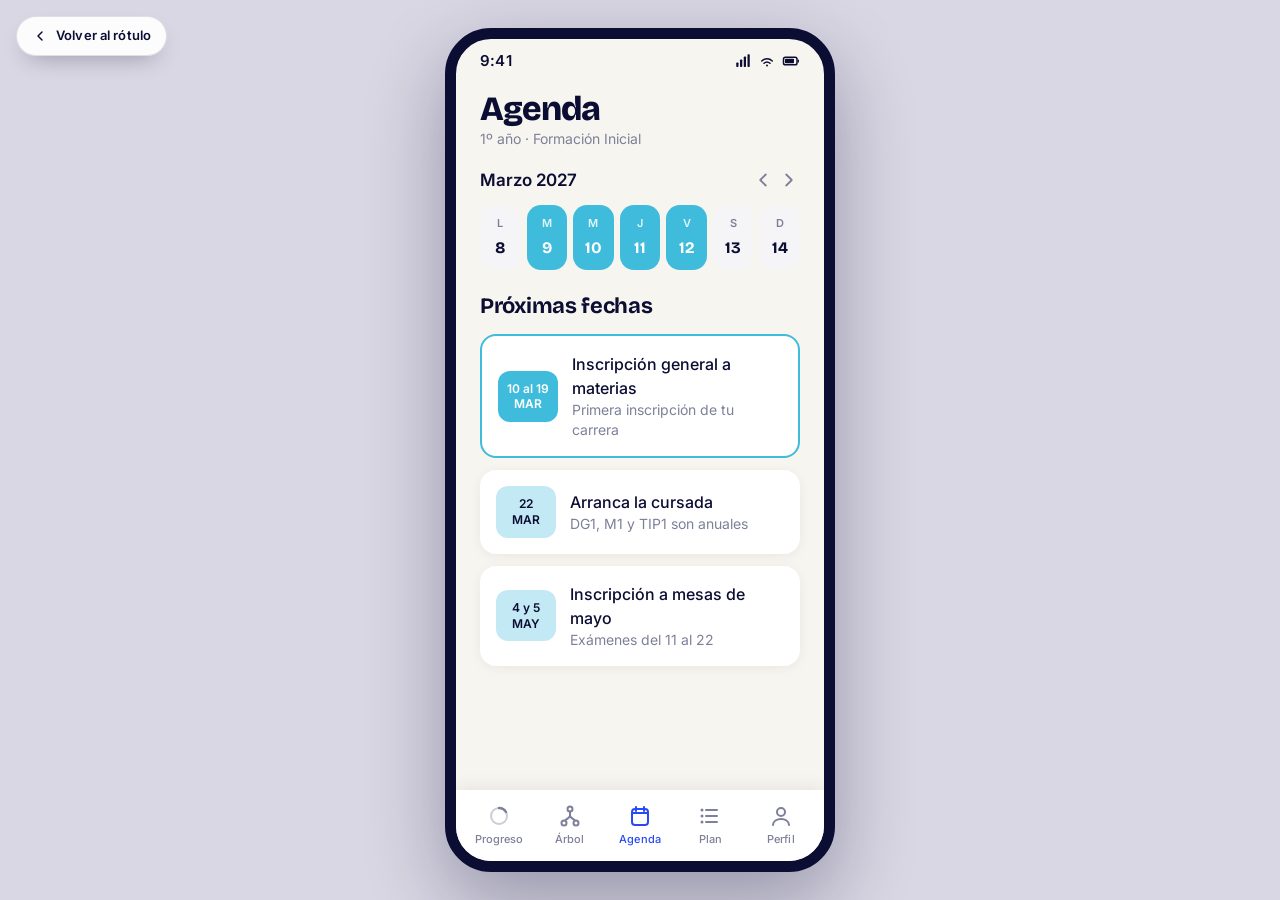
==== commit cb971cab: "Correlativas reales del Plan DG 2022 + pop-up de habilitación más realista - Correlativas de la carr" ====
--- a/pages/agenda.html
+++ b/pages/agenda.html
@@ -11,17 +11,62 @@
   <link rel="preconnect" href="https://fonts.gstatic.com" crossorigin>
   <link href="https://fonts.googleapis.com/css2?family=Bricolage+Grotesque:opsz,wght@12..96,600;12..96,700;12..96,800&family=Inter:wght@400;500;600&display=swap" rel="stylesheet">
 
-  <link rel="stylesheet" href="../css/tokens.css?v=12">
-  <link rel="stylesheet" href="../css/base.css?v=12">
-  <link rel="stylesheet" href="../css/layout.css?v=12">
-  <link rel="stylesheet" href="../css/components.css?v=12">
+  <link rel="stylesheet" href="../css/tokens.css?v=15">
+  <link rel="stylesheet" href="../css/base.css?v=15">
+  <link rel="stylesheet" href="../css/layout.css?v=15">
+  <link rel="stylesheet" href="../css/components.css?v=15">
+
+  <!-- Botón de retorno al rótulo grupal (autocontenido, no afecta al mockup) -->
+  <style>
+    .volver-rotulo {
+      position: fixed;
+      top: 16px;
+      left: 16px;
+      z-index: 999;
+      display: inline-flex;
+      align-items: center;
+      gap: 8px;
+      padding: 9px 15px;
+      font-family: "Inter", system-ui, sans-serif;
+      font-weight: 600;
+      font-size: 13px;
+      letter-spacing: .01em;
+      color: #0B0D33;
+      background: rgba(255, 255, 255, .92);
+      border: 1px solid rgba(11, 13, 51, .12);
+      border-radius: 100px;
+      box-shadow: 0 10px 24px -12px rgba(11, 13, 51, .45);
+      -webkit-backdrop-filter: blur(8px);
+      backdrop-filter: blur(8px);
+      transition: transform .2s ease, box-shadow .2s ease, background .2s ease;
+    }
+    .volver-rotulo:hover {
+      background: #fff;
+      transform: translateY(-1px);
+      box-shadow: 0 14px 30px -12px rgba(11, 13, 51, .5);
+    }
+    .volver-rotulo:active { transform: translateY(0); }
+    .volver-rotulo svg { width: 16px; height: 16px; }
+    @media (max-width: 480px) {
+      .volver-rotulo { display: none; }
+    }
+    @media (prefers-reduced-motion: reduce) {
+      .volver-rotulo { transition: none; }
+    }
+  </style>
 </head>
 <body data-page="agenda" class="etapa-carrera">
+    <a class="volver-rotulo" href="../../index.html" aria-label="Volver al rótulo del Equipo VN12">
+    <svg viewBox="0 0 24 24" fill="none" stroke="currentColor" stroke-width="2.2" stroke-linecap="round" stroke-linejoin="round" aria-hidden="true">
+      <path d="M15 18l-6-6 6-6"/>
+    </svg>
+    <span>Volver al rótulo</span>
+  </a>
   <div id="app"></div>
 
-  <script src="../js/data.js?v=12"></script>
-  <script src="../js/estado.js?v=12"></script>
-  <script src="../js/ui.js?v=12"></script>
-  <script src="../js/app.js?v=12"></script>
+  <script src="../js/data.js?v=15"></script>
+  <script src="../js/estado.js?v=15"></script>
+  <script src="../js/ui.js?v=15"></script>
+  <script src="../js/app.js?v=15"></script>
 </body>
 </html>
--- a/css/tokens.css
+++ b/css/tokens.css
@@ -17,7 +17,8 @@
   --c-celeste:  #3FBCDC;  /* acento de 1º año */
   --c-violeta:  #6B4EF0;  /* acento de 2º año */
   --c-amarillo: #FFC53D;  /* acento de 3º año */
-  --c-coral:    #F2593C;  /* acento de 4º año y desaprobada */
+  --c-naranja-fuerte: #F97316;  /* acento de 4º año (naranja, no rojo) */
+  --c-coral:    #F2593C;  /* desaprobada / error */
   --c-magenta:  #E8266F;  /* libre */
 
   /* ---- Pasteles ---- */
@@ -112,4 +113,4 @@
 .anio-1 { --acento-anio: var(--c-celeste);  --acento-suave: var(--c-pastel-celeste); }
 .anio-2 { --acento-anio: var(--c-violeta);  --acento-suave: var(--c-lavanda); }
 .anio-3 { --acento-anio: var(--c-amarillo); --acento-suave: var(--c-pastel-amarillo); }
-.anio-4 { --acento-anio: var(--c-coral);    --acento-suave: var(--c-pastel-coral); }
+.anio-4 { --acento-anio: var(--c-naranja-fuerte); --acento-suave: var(--c-pastel-durazno); }
--- a/css/components.css
+++ b/css/components.css
@@ -934,8 +934,18 @@
   border-radius: 50%;
 }
 .carrera-sugerida .info { flex: 1 1 auto; min-width: 0; display: flex; flex-direction: column; gap: 2px; }
-.carrera-sugerida .chevron { flex: 0 0 auto; color: var(--c-n400); }
-.carrera-sugerida .chevron svg { width: 20px; height: 20px; }
+.btn-info-carrera {
+  flex: 0 0 auto;
+  display: grid;
+  place-items: center;
+  width: 40px; height: 40px;
+  border-radius: 50%;
+  background: var(--c-n100);
+  color: var(--c-violeta);
+  transition: background 0.15s ease;
+}
+.btn-info-carrera:active { background: var(--c-lavanda); }
+.btn-info-carrera svg { width: 22px; height: 22px; }
 
 /* Jerga (A5) */
 .jerga-top { display: flex; align-items: center; gap: 12px; }
@@ -1106,7 +1116,7 @@
 .paso-item .info { flex: 1 1 auto; min-width: 0; padding-top: 2px; }
 
 /* ============================================================
-   13. HITO — pantalla completa de transición animada
+   13. HITO — pantalla de transición (crema arriba + panel de color)
    ============================================================ */
 .hito-pantalla {
   position: absolute;
@@ -1114,51 +1124,52 @@
   z-index: 30;
   display: flex;
   flex-direction: column;
+  background: var(--c-crema);
+  color: var(--c-navy);
   opacity: 0;
   transition: opacity 0.35s ease;
 }
 .hito-pantalla.entra { opacity: 1; }
-.hito-pantalla.texto-navo { color: var(--c-navy); }
-.hito-pantalla.texto-navy { color: var(--c-navy); }
-.hito-pantalla.texto-blanco { color: var(--c-blanco); }
-
-.hito-contenido {
+
+/* Parte superior crema: título de color + subtítulo + ilustración */
+.hito-top {
   flex: 1 1 auto;
   display: flex;
   flex-direction: column;
+  align-items: center;
   justify-content: center;
-  padding: 0 var(--gutter);
+  text-align: center;
+  padding: 24px var(--gutter) 12px;
   overflow-y: auto;
 }
-.hito-icono {
-  position: relative;
-  display: grid;
-  place-items: center;
-  width: 76px;
-  height: 76px;
-  border-radius: 50%;
-  margin-bottom: 22px;
-  transform: scale(0.5);
-  opacity: 0;
-  transition: transform 0.45s cubic-bezier(0.2, 0.9, 0.3, 1.3) 0.1s, opacity 0.4s ease 0.1s;
-}
-.hito-icono svg { width: 36px; height: 36px; }
-.hito-pantalla.entra .hito-icono { transform: scale(1); opacity: 1; }
-
-.hito-titulo, .hito-sub, .hito-card {
+.hito-titulo { color: var(--hito-titulo, var(--c-navy)); margin-bottom: 12px; }
+.hito-sub { max-width: 320px; color: var(--c-n600); margin-bottom: 18px; }
+.hito-ilustracion { width: 100%; max-width: 300px; margin: 0 auto; }
+.hito-ilustracion svg,
+.hito-ilustracion img { display: block; width: 100%; height: auto; max-height: 230px; }
+
+/* Panel inferior de color: tarjeta de progreso + CTA */
+.hito-panel {
+  flex: 0 0 auto;
+  background: var(--hito-color, var(--c-azul));
+  border-radius: var(--r-hero) var(--r-hero) 0 0;
+  padding: 22px var(--gutter) calc(22px + env(safe-area-inset-bottom, 0px));
+}
+.hito-cta { width: 100%; }
+
+/* Entrada escalonada */
+.hito-titulo, .hito-sub, .hito-ilustracion, .hito-panel {
   opacity: 0;
   transform: translateY(18px);
   transition: opacity 0.5s ease, transform 0.5s cubic-bezier(0.2, 0.8, 0.3, 1);
 }
-.hito-pantalla.entra .hito-titulo { opacity: 1; transform: none; transition-delay: 0.16s; }
-.hito-sub { margin-top: 14px; max-width: 340px; opacity: 0.9; }
-.hito-pantalla.texto-navy .hito-sub { opacity: 0.75; }
-.hito-pantalla.entra .hito-sub { opacity: 0.9; transform: none; transition-delay: 0.26s; }
-.hito-pantalla.entra.texto-navy .hito-sub { opacity: 0.75; }
-.hito-pantalla.entra .hito-card { opacity: 1; transform: none; transition-delay: 0.38s; }
+.hito-pantalla.entra .hito-titulo      { opacity: 1; transform: none; transition-delay: 0.10s; }
+.hito-pantalla.entra .hito-sub         { opacity: 1; transform: none; transition-delay: 0.20s; }
+.hito-pantalla.entra .hito-ilustracion { opacity: 1; transform: none; transition-delay: 0.30s; }
+.hito-pantalla.entra .hito-panel       { opacity: 1; transform: none; transition-delay: 0.42s; }
 
 .hito-card {
-  margin-top: 26px;
+  margin-bottom: 16px;
   padding: 18px;
   border-radius: var(--r-card);
   background: var(--c-blanco);
@@ -1181,8 +1192,6 @@
   font-family: var(--font-display);
   font-weight: 700;
 }
-
-.hito-pantalla .cta-bar { background: transparent; box-shadow: none; }
 
 /* ============================================================
    13c. CELEBRACIÓN — pantalla completa de hito (legacy)
@@ -1344,30 +1353,15 @@
   100% { transform: translateY(105vh) rotate(620deg);   opacity: 0; }
 }
 
-/* Ícono con más énfasis: salto con rebote + halo que se expande */
-.hito-graduacion.entra .hito-icono {
-  animation: recibido-pop 0.85s cubic-bezier(0.2, 0.9, 0.3, 1.5) 0.1s both;
-}
-.hito-graduacion .hito-icono::after {
-  content: "";
-  position: absolute;
-  inset: -6px;
-  border-radius: 50%;
-  border: 2px solid currentColor;
-  opacity: 0;
-}
-.hito-graduacion.entra .hito-icono::after {
-  animation: recibido-halo 1.1s ease-out 0.5s 2;
+/* Al recibirse, la ilustración entra con un pequeño salto con rebote */
+.hito-graduacion.entra .hito-ilustracion {
+  animation: recibido-pop 0.8s cubic-bezier(0.2, 0.9, 0.3, 1.5) 0.3s both;
 }
 @keyframes recibido-pop {
-  0%   { transform: scale(0.3) rotate(-14deg); opacity: 0; }
-  55%  { transform: scale(1.2) rotate(8deg);   opacity: 1; }
-  78%  { transform: scale(0.94) rotate(-3deg); }
-  100% { transform: scale(1) rotate(0deg);     opacity: 1; }
-}
-@keyframes recibido-halo {
-  0%   { transform: scale(0.8); opacity: 0.55; }
-  100% { transform: scale(1.9); opacity: 0; }
+  0%   { transform: scale(0.6) translateY(18px); opacity: 0; }
+  55%  { transform: scale(1.08) translateY(0);   opacity: 1; }
+  78%  { transform: scale(0.97); }
+  100% { transform: scale(1);    opacity: 1; }
 }
 
 /* Emoji 🎓 con un latido suave en las pantallas de título/cierre */
@@ -1382,7 +1376,70 @@
 
 @media (prefers-reduced-motion: reduce) {
   .confeti-capa { display: none; }
-  .hito-graduacion.entra .hito-icono { animation: none; }
-  .hito-graduacion .hito-icono::after { display: none; }
+  .hito-graduacion.entra .hito-ilustracion { animation: none; }
   .emoji-recibido { animation: none; }
 }
+
+/* ============================================================
+   18. CARD "ESTÁS CURSANDO" (posgrado en seguimiento)
+   ============================================================ */
+.card-cursando {
+  position: relative;
+  display: block;
+  margin: 0 0 20px;
+  padding: 20px;
+  border-radius: var(--r-hero);
+  background: var(--c-violeta);
+  color: var(--c-blanco);
+}
+.card-cursando .barra { height: 10px; }
+.card-cursando-chev {
+  position: absolute;
+  top: 18px;
+  right: 14px;
+  color: var(--c-blanco);
+  opacity: 0.9;
+}
+.card-cursando-chev svg { width: 20px; height: 20px; }
+
+/* ============================================================
+   19. SWITCH (toggle de preferencia)
+   ============================================================ */
+.switch-row {
+  display: flex;
+  align-items: center;
+  gap: 14px;
+  width: 100%;
+  text-align: left;
+  margin-top: 16px;
+  padding: 16px;
+  border-radius: var(--r-fila);
+  background: var(--c-blanco);
+  border: 1.5px solid var(--c-n200);
+}
+.switch-info { flex: 1 1 auto; min-width: 0; display: flex; flex-direction: column; gap: 2px; }
+.switch-track {
+  flex: 0 0 auto;
+  position: relative;
+  width: 48px;
+  height: 28px;
+  border-radius: 999px;
+  background: var(--c-n300);
+  transition: background 0.2s ease;
+}
+.switch-thumb {
+  position: absolute;
+  top: 3px;
+  left: 3px;
+  width: 22px;
+  height: 22px;
+  border-radius: 50%;
+  background: var(--c-blanco);
+  box-shadow: 0 1px 3px rgba(11, 13, 51, 0.3);
+  transition: transform 0.22s cubic-bezier(0.2, 0.9, 0.3, 1.3);
+}
+.switch-row[aria-checked="true"] .switch-track { background: var(--c-violeta); }
+.switch-row[aria-checked="true"] .switch-thumb { transform: translateX(20px); }
+@media (prefers-reduced-motion: reduce) {
+  .switch-thumb { transition: none; }
+}
